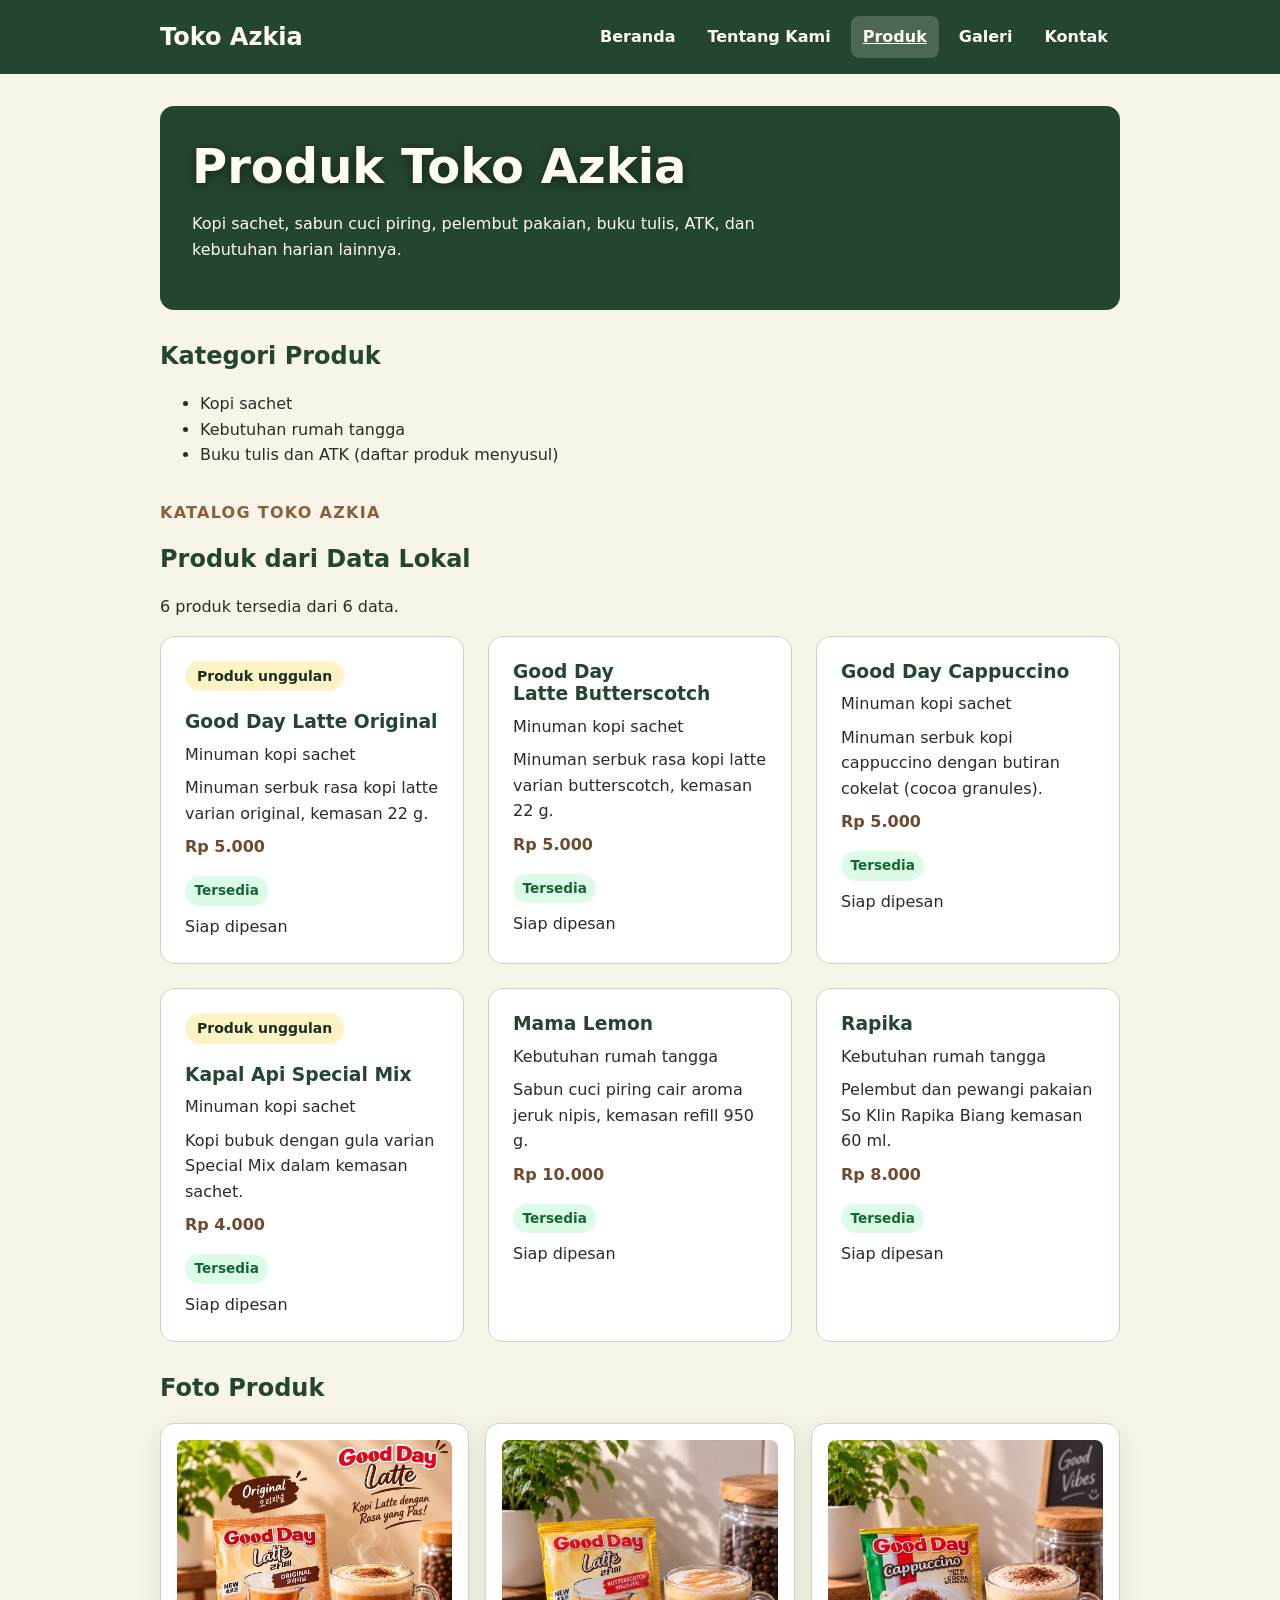
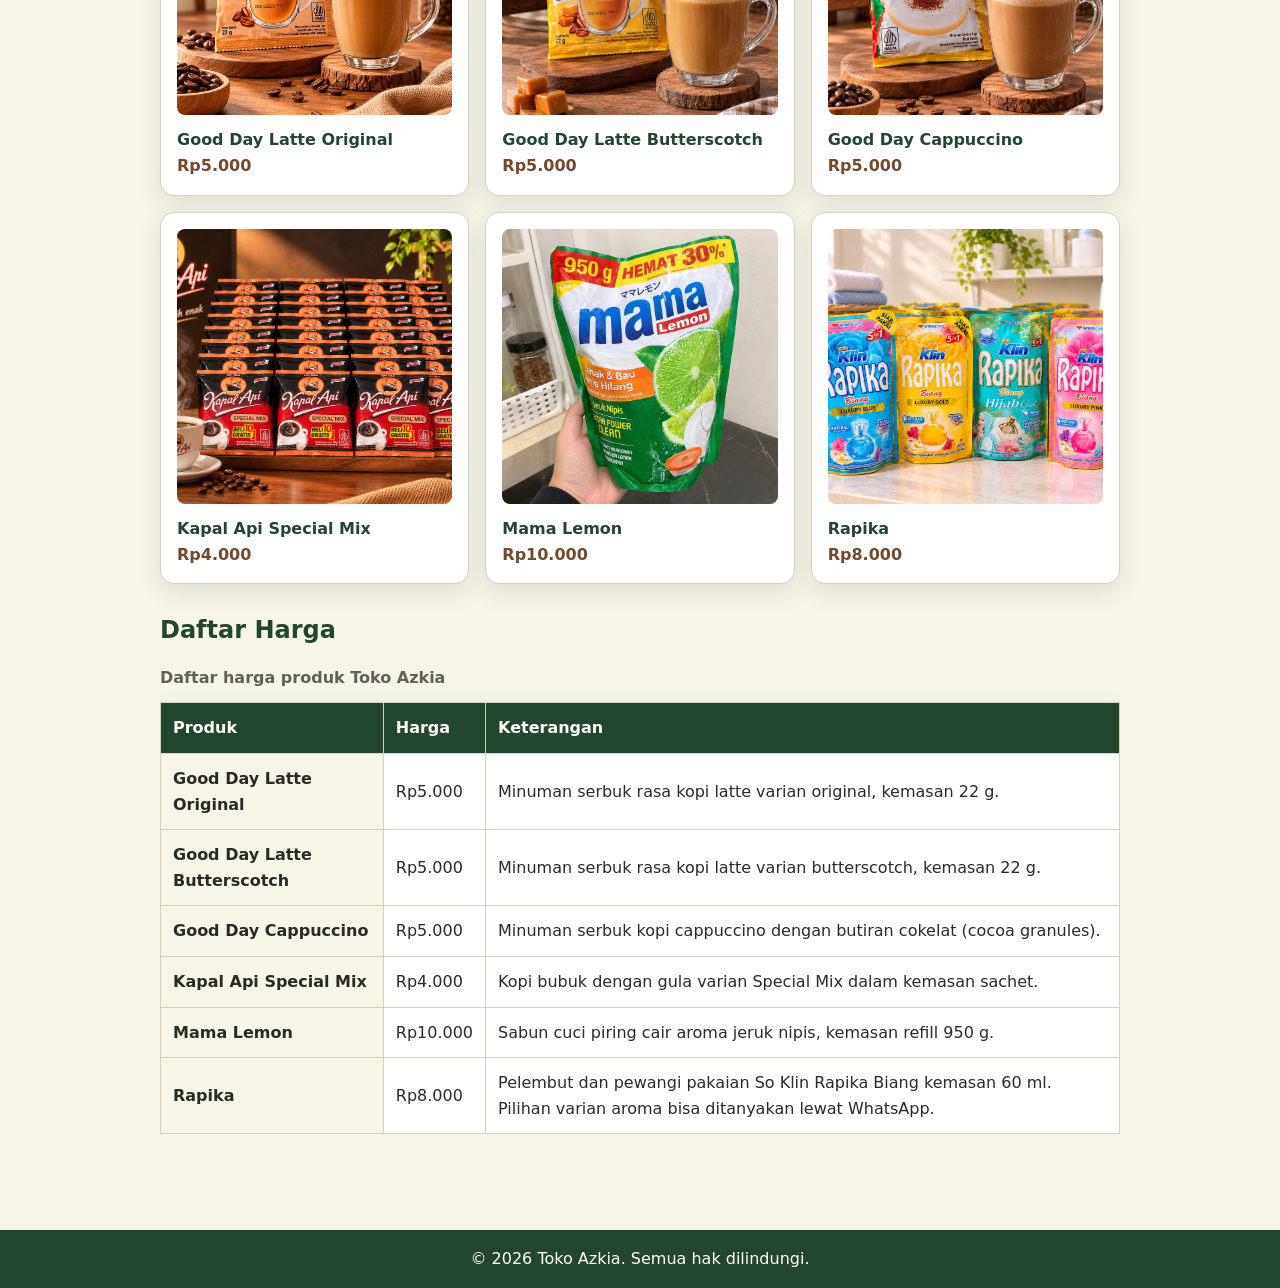
==== produk.html @ de8c6a49 "Upload website Toko Azkia" ====
<!doctype html>
<html lang="id">
<head>
    <meta charset="utf-8">
    <meta name="viewport" content="width=device-width, initial-scale=1">
    <title>Produk Toko Azkia - Website UMKM</title>
    <link rel="stylesheet" href="css/style.css">
    <script src="js/app.js" defer></script>
</head>
<body>
    <!-- Link untuk lompat ke konten utama -->
    <a class="skip-link" href="#konten">Lewati ke konten utama</a>

    <!-- Header dan navigasi -->
    <header class="site-header">
        <nav class="nav" aria-label="Navigasi utama">
            <a class="brand" href="index.html">Toko Azkia</a>
            <ul>
                <li><a href="index.html">Beranda</a></li>
                <li><a href="tentang.html">Tentang Kami</a></li>
                <li><a aria-current="page" href="produk.html">Produk</a></li>
                <li><a href="galeri.html">Galeri</a></li>
                <li><a href="kontak.html">Kontak</a></li>
            </ul>
        </nav>
    </header>

    <main id="konten" class="page">

        <!-- Banner -->
        <section class="hero hero-banner hero-plain" aria-labelledby="produk-title">
            <div class="hero-content">
                <h1 id="produk-title">Produk Toko Azkia</h1>
                <p>Kopi sachet, sabun cuci piring, pelembut pakaian, buku tulis, ATK, dan kebutuhan harian lainnya.</p>
            </div>
        </section>

        <!-- Kategori -->
        <section class="section" aria-labelledby="kategori-title">
            <h2 id="kategori-title">Kategori Produk</h2>
            <ul>
                <li>Kopi sachet</li>
                <li>Kebutuhan rumah tangga</li>
                <li>Buku tulis dan ATK (daftar produk menyusul)</li>
            </ul>
        </section>

        <!-- Produk dari data JavaScript (P09) -->
        <section class="section" aria-labelledby="produk-dinamis-title">
            <p class="eyebrow">Katalog Toko Azkia</p>
            <h2 id="produk-dinamis-title">Produk dari Data Lokal</h2>
            <p id="produk-ringkasan">Data produk akan dimuat melalui JavaScript.</p>
            <div id="produk-dinamis" class="js-product-grid"></div>
        </section>

        <!-- Foto produk -->
        <section class="section" aria-labelledby="foto-produk-title">
            <h2 id="foto-produk-title">Foto Produk</h2>
            <div class="product-grid">
                <figure class="media-card">
                    <img class="product-photo" src="assets/images/good-day-latte-original.jpg" width="1005" height="1100" loading="lazy" alt="Sachet Good Day Latte Original di samping segelas kopi latte hangat">
                    <figcaption>
                        <strong>Good Day Latte Original</strong>
                        <span class="price">Rp5.000</span>
                    </figcaption>
                </figure>
                <figure class="media-card">
                    <img class="product-photo" src="assets/images/good-day-latte-butterscotch.jpg" width="825" height="1100" loading="lazy" alt="Sachet Good Day Latte Butterscotch di samping segelas kopi latte dengan saus karamel">
                    <figcaption>
                        <strong>Good Day Latte Butterscotch</strong>
                        <span class="price">Rp5.000</span>
                    </figcaption>
                </figure>
                <figure class="media-card">
                    <img class="product-photo" src="assets/images/good-day-cappuccino.jpg" width="825" height="1100" loading="lazy" alt="Sachet Good Day Cappuccino di samping segelas cappuccino dengan taburan cokelat">
                    <figcaption>
                        <strong>Good Day Cappuccino</strong>
                        <span class="price">Rp5.000</span>
                    </figcaption>
                </figure>
                <figure class="media-card">
                    <img class="product-photo" src="assets/images/kapal-api-special-mix.jpg" width="1100" height="733" loading="lazy" alt="Deretan sachet kopi Kapal Api Special Mix dengan secangkir kopi hitam">
                    <figcaption>
                        <strong>Kapal Api Special Mix</strong>
                        <span class="price">Rp4.000</span>
                    </figcaption>
                </figure>
                <figure class="media-card">
                    <img class="product-photo" src="assets/images/mama-lemon.jpg" width="1100" height="825" loading="lazy" alt="Tangan memegang kemasan refill sabun cuci piring Mama Lemon jeruk nipis 950 gram">
                    <figcaption>
                        <strong>Mama Lemon</strong>
                        <span class="price">Rp10.000</span>
                    </figcaption>
                </figure>
                <figure class="media-card">
                    <img class="product-photo" src="assets/images/rapika.jpg" width="1100" height="825" loading="lazy" alt="Empat kemasan So Klin Rapika Biang berwarna biru, kuning, hijau tosca, dan merah muda">
                    <figcaption>
                        <strong>Rapika</strong>
                        <span class="price">Rp8.000</span>
                    </figcaption>
                </figure>
            </div>
        </section>

        <!-- Tabel harga -->
        <section class="section" aria-labelledby="harga-title">
            <h2 id="harga-title">Daftar Harga</h2>
            <div class="table-scroll" role="region" aria-labelledby="daftar-harga-caption" tabindex="0">
                <table>
                    <caption id="daftar-harga-caption">Daftar harga produk Toko Azkia</caption>
                    <thead>
                        <tr>
                            <th scope="col">Produk</th>
                            <th scope="col">Harga</th>
                            <th scope="col">Keterangan</th>
                        </tr>
                    </thead>
                    <tbody>
                        <tr>
                            <th scope="row">Good Day Latte Original</th>
                            <td>Rp5.000</td>
                            <td>Minuman serbuk rasa kopi latte varian original, kemasan 22 g.</td>
                        </tr>
                        <tr>
                            <th scope="row">Good Day Latte Butterscotch</th>
                            <td>Rp5.000</td>
                            <td>Minuman serbuk rasa kopi latte varian butterscotch, kemasan 22 g.</td>
                        </tr>
                        <tr>
                            <th scope="row">Good Day Cappuccino</th>
                            <td>Rp5.000</td>
                            <td>Minuman serbuk kopi cappuccino dengan butiran cokelat (cocoa granules).</td>
                        </tr>
                        <tr>
                            <th scope="row">Kapal Api Special Mix</th>
                            <td>Rp4.000</td>
                            <td>Kopi bubuk dengan gula varian Special Mix dalam kemasan sachet.</td>
                        </tr>
                        <tr>
                            <th scope="row">Mama Lemon</th>
                            <td>Rp10.000</td>
                            <td>Sabun cuci piring cair aroma jeruk nipis, kemasan refill 950 g.</td>
                        </tr>
                        <tr>
                            <th scope="row">Rapika</th>
                            <td>Rp8.000</td>
                            <td>Pelembut dan pewangi pakaian So Klin Rapika Biang kemasan 60 ml. Pilihan varian aroma bisa ditanyakan lewat WhatsApp.</td>
                        </tr>
                    </tbody>
                </table>
            </div>
        </section>

    </main>

    <!-- Footer -->
    <footer class="site-footer">
        <p>&copy; 2026 Toko Azkia. Semua hak dilindungi.</p>
    </footer>
</body>
</html>
---- css/style.css ----
/* =========================================
   Toko Azkia - style.css
   Urutan: token, dasar, komponen, responsive
   ========================================= */

/* ---------- Design token (P05) ---------- */
:root {
    --color-primary: #24452f;
    --color-primary-strong: #173021;
    --color-accent: #8b5e3c;
    --color-accent-strong: #6f4a2e;
    --color-on-primary: #fffdf5;
    --color-text: #292b25;
    --color-muted: #5f6258;
    --color-surface: #ffffff;
    --color-surface-soft: #f7f4e8;
    --color-border: #d8d0be;
    --color-badge: #fef3c7;
    --color-focus: #1d4ed8;

    --space-1: 0.5rem;
    --space-2: 0.75rem;
    --space-3: 1rem;
    --space-4: 1.5rem;
    --space-5: 2rem;

    --radius-sm: 0.5rem;
    --radius-md: 0.875rem;

    --shadow-card: 0 0.5rem 1.5rem rgb(41 43 37 / 0.1);
}

/* ---------- Header Beranda ---------- */
/* Header Beranda: tinggi lebih besar, teks di bagian bawah foto */
.hero-banner.hero-tall {
    min-height: 34rem;
    align-items: flex-end;
}

/* Tampilkan foto dari bagian atas supaya spanduk terlihat */
.banner-bottom {
    object-position: center 0%;
}

/* Lapisan gelap hanya di bagian bawah, tempat teks berada */
.hero-banner.hero-tall::after {
    background: linear-gradient(0deg, rgb(20 35 25 / 0.92) 0%, rgb(20 35 25 / 0.75) 40%, rgb(20 35 25 / 0) 70%);
}

/* ---------- Dasar ---------- */
*,
*::before,
*::after {
    box-sizing: border-box;
}

html {
    color-scheme: light;
}

body {
    margin: 0;
    color: var(--color-text);
    background: var(--color-surface-soft);
    font-family: system-ui, -apple-system, BlinkMacSystemFont, "Segoe UI", sans-serif;
    font-size: 1rem;
    line-height: 1.6;
}

img {
    max-width: 100%;
    height: auto;
}

a {
    color: var(--color-accent-strong);
}

a:hover {
    color: var(--color-primary);
}

:focus-visible {
    outline: 3px solid var(--color-focus);
    outline-offset: 3px;
}

h1,
h2,
h3 {
    color: var(--color-primary);
    line-height: 1.2;
    text-wrap: balance;
}

h1 {
    font-size: clamp(2rem, 6vw, 3rem);
}

p,
li {
    max-width: 68ch;
}

/* ---------- Skip link (P02) ---------- */
.skip-link {
    position: absolute;
    top: -5rem;
    left: var(--space-3);
    z-index: 10;
    padding: var(--space-2) var(--space-3);
    color: var(--color-on-primary);
    background: var(--color-primary-strong);
    border-radius: var(--radius-sm);
}

.skip-link:focus {
    top: var(--space-3);
}

/* ---------- Header, navigasi, footer ---------- */
.site-header,
.site-footer {
    padding: var(--space-3) var(--space-4);
    color: var(--color-on-primary);
    background: var(--color-primary);
}

.site-footer {
    margin-top: var(--space-5);
    text-align: center;
}

.site-footer p {
    max-width: none;
    margin: 0;
}

.nav,
.page {
    width: min(100% - 2rem, 60rem);
    margin-inline: auto;
}

.page {
    padding-block: var(--space-5);
}

/* Baseline mobile: nav satu kolom */
.nav {
    display: flex;
    flex-direction: column;
    gap: var(--space-3);
    align-items: flex-start;
}

.brand {
    color: var(--color-on-primary);
    font-size: 1.5rem;
    font-weight: 800;
    text-decoration: none;
}

.brand:hover {
    color: var(--color-on-primary);
    text-decoration: underline;
}

.nav ul {
    display: flex;
    flex-direction: column;
    gap: var(--space-1);
    flex-wrap: wrap;
    padding: 0;
    margin: 0;
    list-style: none;
}

.nav li {
    margin: 0;
}

.nav li a {
    display: inline-block;
    padding: var(--space-1) var(--space-2);
    color: var(--color-on-primary);
    font-weight: 700;
    text-decoration: none;
    border-radius: var(--radius-sm);
}

.nav li a:hover {
    color: var(--color-on-primary);
    text-decoration: underline;
}

.nav a[aria-current="page"] {
    background: rgb(255 253 245 / 0.18);
    text-decoration: underline;
}

.nav a:focus-visible,
.site-footer a:focus-visible {
    outline-color: var(--color-badge);
}

/* ---------- Tombol ---------- */
.button,
button {
    display: inline-block;
    padding: var(--space-2) var(--space-3);
    color: var(--color-on-primary);
    font: inherit;
    font-weight: 700;
    text-decoration: none;
    cursor: pointer;
    background: var(--color-accent-strong);
    border: 0;
    border-radius: var(--radius-sm);
}

.button:hover,
button:hover {
    color: var(--color-on-primary);
    background: var(--color-primary);
}

/* ---------- Hero (P06: grid) ---------- */
.hero {
    display: grid;
    grid-template-columns: 1fr;
    gap: var(--space-4);
    align-items: center;
    margin-bottom: var(--space-5);
    padding: var(--space-4);
    color: var(--color-on-primary);
    background: var(--color-primary);
    border-radius: var(--radius-md);
}

.hero h1,
.hero p {
    color: var(--color-on-primary);
}

.hero-image {
    width: 100%;
    border-radius: var(--radius-md);
}

.eyebrow {
    margin: 0 0 var(--space-1);
    color: var(--color-accent);
    font-weight: 800;
    letter-spacing: 0.08em;
    text-transform: uppercase;
}

.hero .eyebrow {
    color: var(--color-badge);
}

.hero button {
    color: var(--color-text);
    background: var(--color-badge);
}

.hero button:hover {
    color: var(--color-text);
    background: #fde68a;
}

/* Hero berlatar foto (Produk, Galeri, Tentang) */
.hero-banner {
    position: relative;
    display: flex;
    align-items: center;
    min-height: 18rem;
    margin-bottom: var(--space-5);
    overflow: hidden;
}

.banner-image {
    position: absolute;
    inset: 0;
    width: 100%;
    height: 100%;
    object-fit: cover;
}

/* Lapisan gelap supaya teks tetap terbaca */
.hero-banner::after {
    content: "";
    position: absolute;
    inset: 0;
    background: linear-gradient(90deg, rgb(20 35 25 / 0.85), rgb(20 35 25 / 0.35));
}

.hero-banner .hero-content {
    position: relative;
    z-index: 1;
    max-width: 38rem;
}

.hero-banner h1 {
    margin: 0 0 var(--space-2);
    text-shadow: 0 2px 12px rgb(0 0 0 / 0.5);
}

.hero-banner .eyebrow {
    color: #f3d7a0;
}

.hero-highlight {
    color: #f3d7a0;
    font-weight: 700;
}

/* Hero tanpa foto (foto menyusul) */
.hero-plain {
    display: block;
    min-height: 0;
}

.hero-plain::after {
    content: none;
}

/* ---------- Section dan info ---------- */
.section {
    margin-bottom: var(--space-5);
}

.price {
    color: var(--color-accent-strong);
    font-weight: 800;
}

/* ---------- Kartu produk dan media ---------- */

/* Grid satu kolom di HP */
.product-list,
.product-grid,
.gallery-grid {
    display: grid;
    grid-template-columns: 1fr;
    gap: var(--space-3);
}

/* Tampilan kartu (produk, figure, tabel, form) */
.product-card,
.media-card,
table,
form {
    margin-block: var(--space-3);
    padding: var(--space-3);
    background: var(--color-surface);
    border: 1px solid var(--color-border);
    border-radius: var(--radius-md);
    box-shadow: var(--shadow-card);
}

/* Di dalam grid, jarak diatur oleh gap */
.product-list .product-card,
.product-grid .product-card,
.product-grid .media-card,
.gallery-grid .media-card {
    margin-block: 0;
}

.product-card {
    display: flex;
    flex-direction: column;
    min-width: 0;
}

.product-card img {
    width: 100%;
    margin-bottom: var(--space-3);
    border-radius: var(--radius-sm);
}

.product-card h3 {
    margin: 0 0 var(--space-1);
}

.product-card p {
    margin: 0 0 var(--space-3);
}

.product-badge {
    align-self: flex-start;
    margin-bottom: var(--space-2);
    padding: 0.25rem var(--space-2);
    color: var(--color-primary-strong);
    font-size: 0.875rem;
    font-weight: 800;
    background: var(--color-badge);
    border-radius: 999px;
}

.card-actions {
    display: flex;
    gap: var(--space-2);
    align-items: center;
    flex-wrap: wrap;
    margin-top: auto;
}

figure {
    margin-inline: 0;
}

/* Foto produk: dipotong seragam supaya kartu rata */
.product-photo {
    display: block;
    width: 100%;
    aspect-ratio: 1 / 1;
    object-fit: cover;
}

/* Tempat foto yang belum tersedia */
.photo-placeholder {
    display: grid;
    place-items: center;
    min-height: 12rem;
    padding: var(--space-4);
    color: var(--color-muted);
    text-align: center;
    background: var(--color-surface);
    border: 2px dashed var(--color-border);
    border-radius: var(--radius-md);
}

.photo-placeholder p {
    margin: 0;
}

.media-card {
    margin-inline: 0;
}

.media-card img {
    width: 100%;
    border-radius: var(--radius-sm);
}

figcaption,
caption {
    color: var(--color-muted);
}

figcaption {
    margin-top: var(--space-2);
}

figcaption strong {
    display: block;
    color: var(--color-primary);
}

/* ---------- Tabel (P03, P07) ---------- */
.table-scroll {
    max-width: 100%;
    overflow-x: auto;
}

.table-scroll:focus-visible {
    outline: 3px solid var(--color-focus);
    outline-offset: 3px;
}

.table-scroll table {
    min-width: 40rem;
}

table {
    width: 100%;
    margin-block: 0;
    border-collapse: collapse;
    border-radius: 0;
}

caption {
    margin-bottom: var(--space-2);
    font-weight: 700;
    text-align: left;
}

th,
td {
    padding: var(--space-2);
    text-align: left;
    border: 1px solid var(--color-border);
}

thead th {
    color: var(--color-on-primary);
    background: var(--color-primary);
}

tbody th {
    background: var(--color-surface-soft);
}

/* ---------- Audio ---------- */
audio {
    display: block;
    width: 100%;
    max-width: 38rem;
}

/* ---------- Form (P04) ---------- */
.field {
    margin-bottom: var(--space-3);
}

.field label,
legend {
    display: block;
    margin-bottom: var(--space-1);
    font-weight: 700;
}

.field input,
.field select,
.field textarea {
    width: 100%;
    padding: var(--space-2);
    color: inherit;
    font: inherit;
    background: var(--color-surface);
    border: 1px solid var(--color-border);
    border-radius: var(--radius-sm);
}

.field textarea {
    resize: vertical;
}

input[type="radio"],
input[type="checkbox"] {
    width: auto;
}

fieldset {
    margin: 0 0 var(--space-3);
    padding: var(--space-3);
    border: 1px solid var(--color-border);
    border-radius: var(--radius-sm);
}

fieldset label {
    display: block;
    margin-bottom: var(--space-1);
}

legend {
    padding-inline: var(--space-1);
    color: var(--color-primary);
}

#preview-form {
    padding: var(--space-3);
    white-space: pre-wrap;
    background: var(--color-surface);
    border: 1px solid var(--color-border);
    border-radius: var(--radius-sm);
}

/* ---------- Output JavaScript (P09) ---------- */
.js-product-grid {
    display: grid;
    grid-template-columns: repeat(auto-fit, minmax(14rem, 1fr));
    gap: var(--space-4);
}

.js-product-card {
    display: flex;
    flex-direction: column;
    gap: var(--space-1);
    padding: var(--space-4);
    background: var(--color-surface);
    border: 1px solid var(--color-border);
    border-radius: var(--radius-md);
}

.js-product-card h3,
.js-product-card p {
    margin: 0;
}

.stock-badge {
    display: inline-flex;
    align-self: flex-start;
    margin-block-start: var(--space-1);
    padding: 0.25rem 0.6rem;
    color: #166534;
    font-size: 0.85rem;
    font-weight: 700;
    background: #dcfce7;
    border-radius: 999px;
}

.stock-badge.warning {
    color: #92400e;
    background: #fef3c7;
}

.stock-badge.empty {
    color: #991b1b;
    background: #fee2e2;
}

/* ---------- Responsive (P07, mobile-first) ---------- */
@media (min-width: 42rem) {
    .nav ul {
        flex-direction: row;
    }

    .gallery-grid {
        grid-template-columns: repeat(2, minmax(0, 1fr));
    }
}

@media (min-width: 48rem) {
    .hero {
        grid-template-columns: 1.2fr 0.8fr;
        padding: var(--space-5);
    }

    .hero.hero-wide {
        grid-template-columns: 1fr;
    }

    .product-list,
    .product-grid {
        grid-template-columns: repeat(2, minmax(0, 1fr));
    }
}

@media (min-width: 60rem) {
    .nav {
        flex-direction: row;
        align-items: center;
        justify-content: space-between;
    }

    .product-list,
    .product-grid,
    .gallery-grid {
        grid-template-columns: repeat(3, minmax(0, 1fr));
    }
}

/* Teks rata kiri-kanan di halaman Tentang Kami */      
.teks-rata p {
    max-width: none;
    text-align: justify;
    hyphens: auto;
}

@media (max-width: 41.99rem) {
    .teks-rata p {
        text-align: left;
    }
}
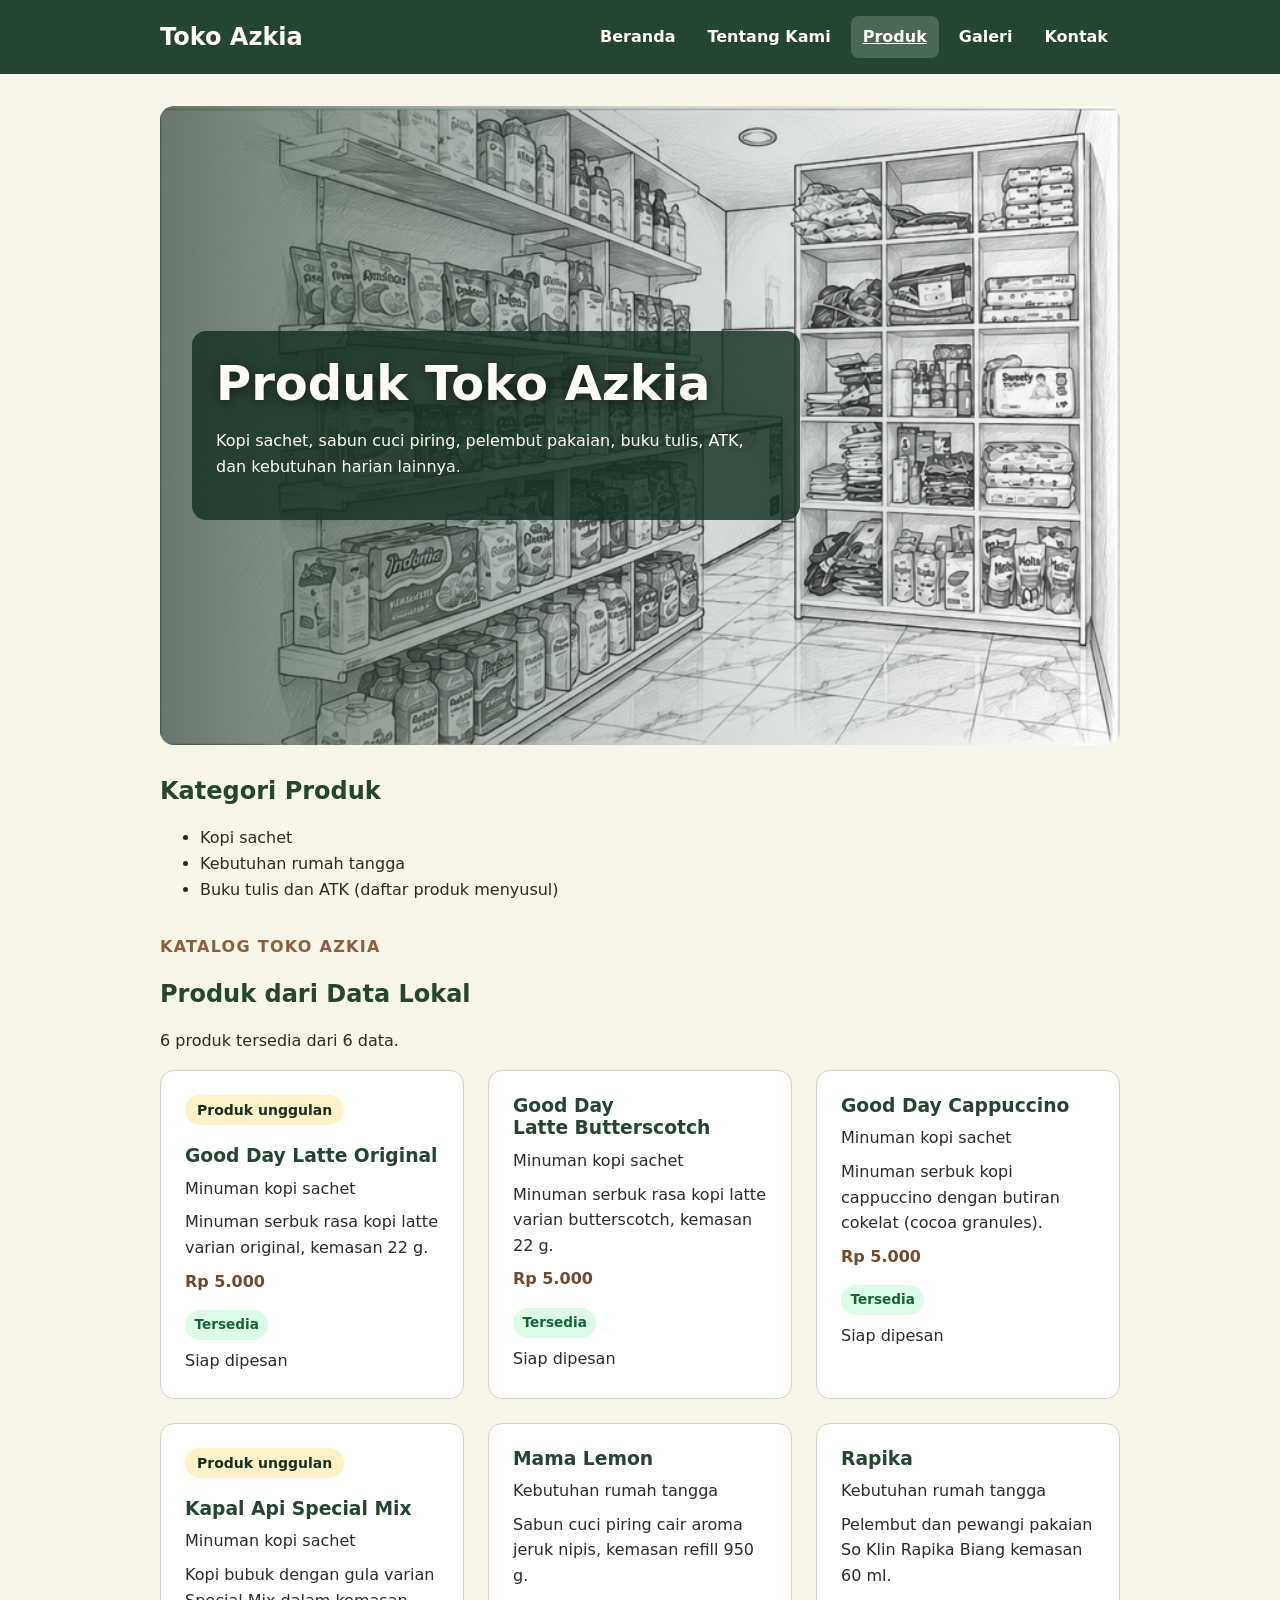
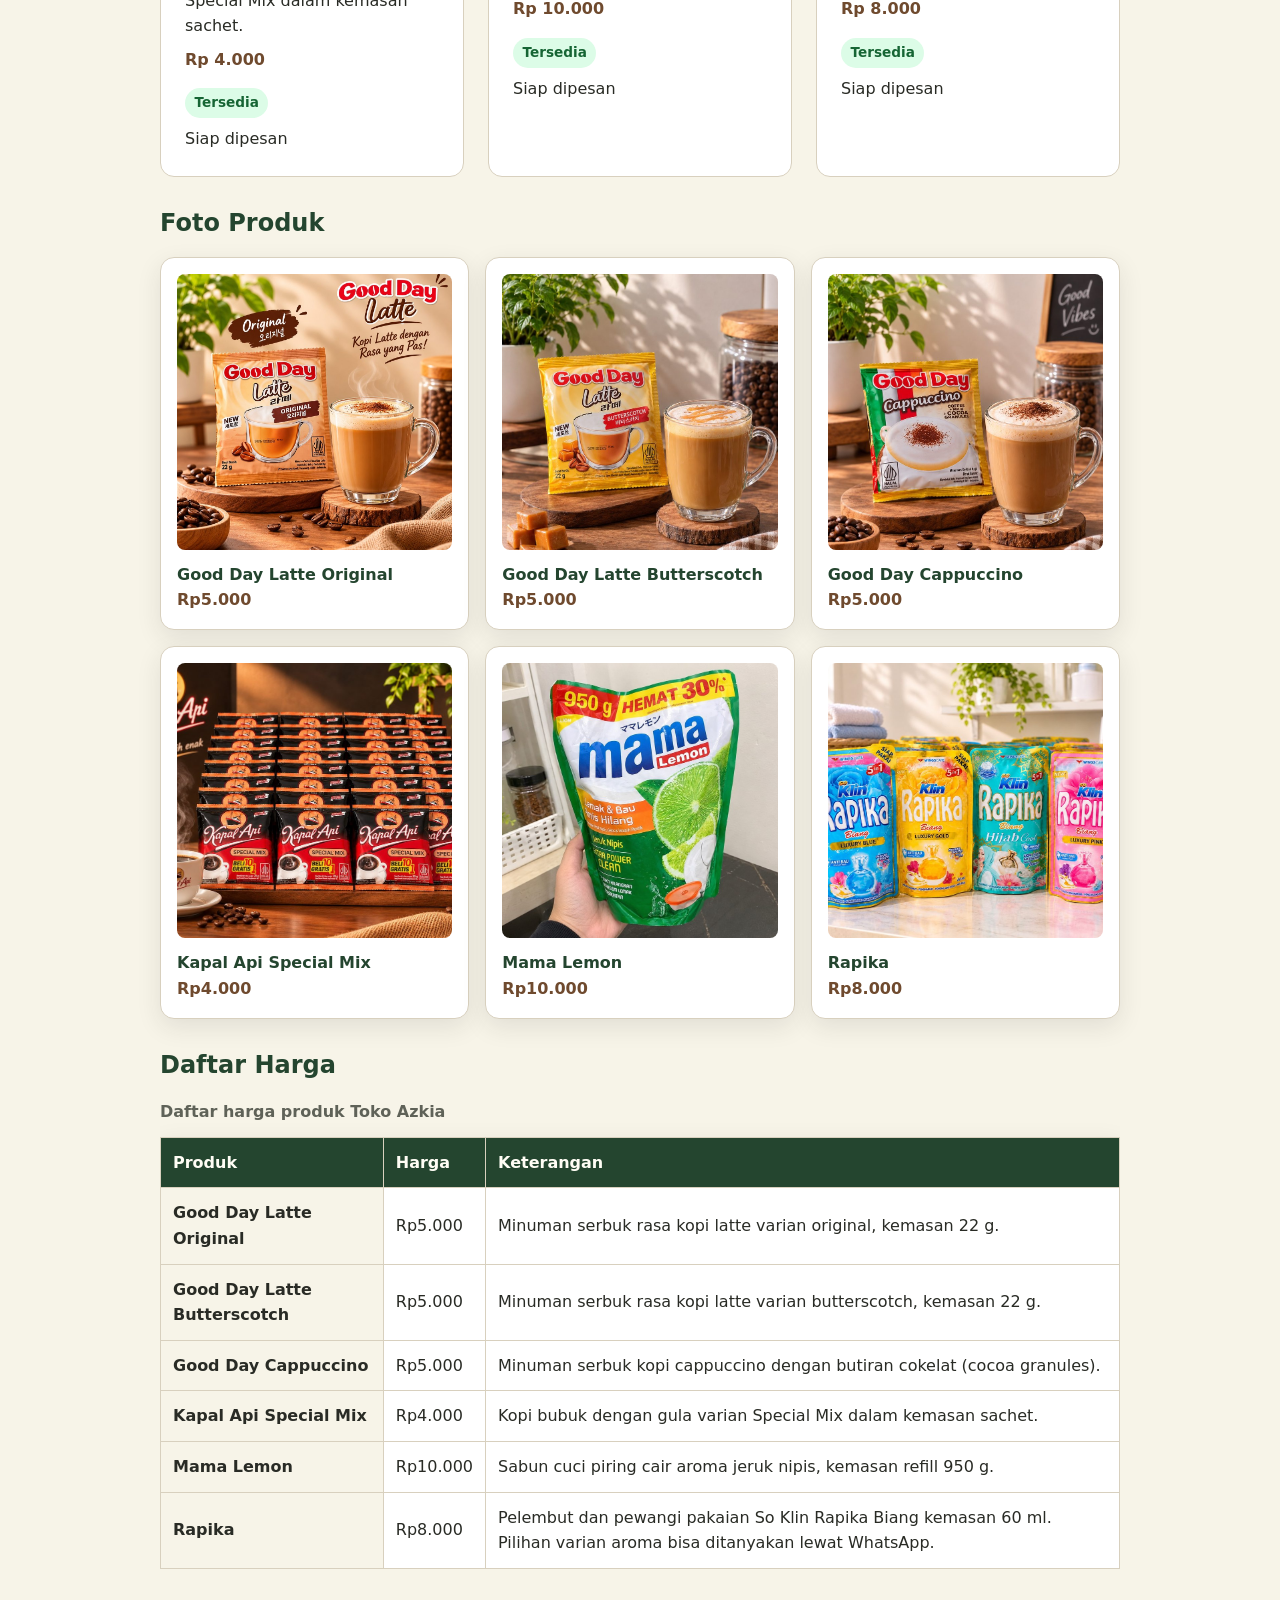
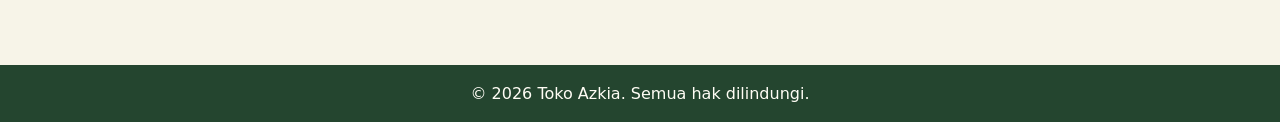
==== commit 660bcab2: "Update header dan tampilan produk Toko Azkia" ====
--- a/produk.html
+++ b/produk.html
@@ -28,7 +28,9 @@
     <main id="konten" class="page">
 
         <!-- Banner -->
-        <section class="hero hero-banner hero-plain" aria-labelledby="produk-title">
+        <section class="hero hero-banner hero-produk" aria-labelledby="produk-title">
+            <img class="banner-image" src="assets/images/header-produk.jpg" alt="" fetchpriority="high">
+
             <div class="hero-content">
                 <h1 id="produk-title">Produk Toko Azkia</h1>
                 <p>Kopi sachet, sabun cuci piring, pelembut pakaian, buku tulis, ATK, dan kebutuhan harian lainnya.</p>
--- a/css/style.css
+++ b/css/style.css
@@ -270,7 +270,7 @@
     background: #fde68a;
 }
 
-/* Hero berlatar foto (Produk, Galeri, Tentang) */
+/* ---------- Hero berlatar foto (Produk, Galeri, Tentang) ---------- */
 .hero-banner {
     position: relative;
     display: flex;
@@ -280,6 +280,7 @@
     overflow: hidden;
 }
 
+/* Pengaturan gambar banner umum */
 .banner-image {
     position: absolute;
     inset: 0;
@@ -296,17 +297,20 @@
     background: linear-gradient(90deg, rgb(20 35 25 / 0.85), rgb(20 35 25 / 0.35));
 }
 
+/* Posisi Konten */
 .hero-banner .hero-content {
     position: relative;
     z-index: 1;
     max-width: 38rem;
 }
 
+/* Judul Banner */
 .hero-banner h1 {
     margin: 0 0 var(--space-2);
     text-shadow: 0 2px 12px rgb(0 0 0 / 0.5);
 }
 
+/* Warna Teks Tambahan */
 .hero-banner .eyebrow {
     color: #f3d7a0;
 }
@@ -314,6 +318,44 @@
 .hero-highlight {
     color: #f3d7a0;
     font-weight: 700;
+}
+
+/* ---------- Khusus Header Produk ---------- */
+.hero-banner.hero-produk {
+    min-height: 0;
+    aspect-ratio: 766 / 510;
+    padding: 2rem;
+    background: #f7f4e8;
+    border-radius: var(--radius-md);
+}
+
+/* Menampilkan seluruh foto tanpa terpotong */
+.hero-banner.hero-produk .banner-image {
+    object-fit: contain;
+    object-position: center;
+}
+
+/* Lapisan gelap khusus produk */
+.hero-banner.hero-produk::after {
+    background: linear-gradient(
+        90deg,
+        rgb(23 48 33 / 0.65),
+        rgb(23 48 33 / 0.2),
+        transparent
+    );
+}
+
+/* Kotak tulisan produk */
+.hero-banner.hero-produk .hero-content {
+    padding: 1.5rem;
+    background: rgb(23 48 33 / 0.82);
+    border-radius: 14px;
+}
+
+/* Warna tulisan produk */
+.hero-banner.hero-produk h1,
+.hero-banner.hero-produk p {
+    color: #fffdf5;
 }
 
 /* Hero tanpa foto (foto menyusul) */
